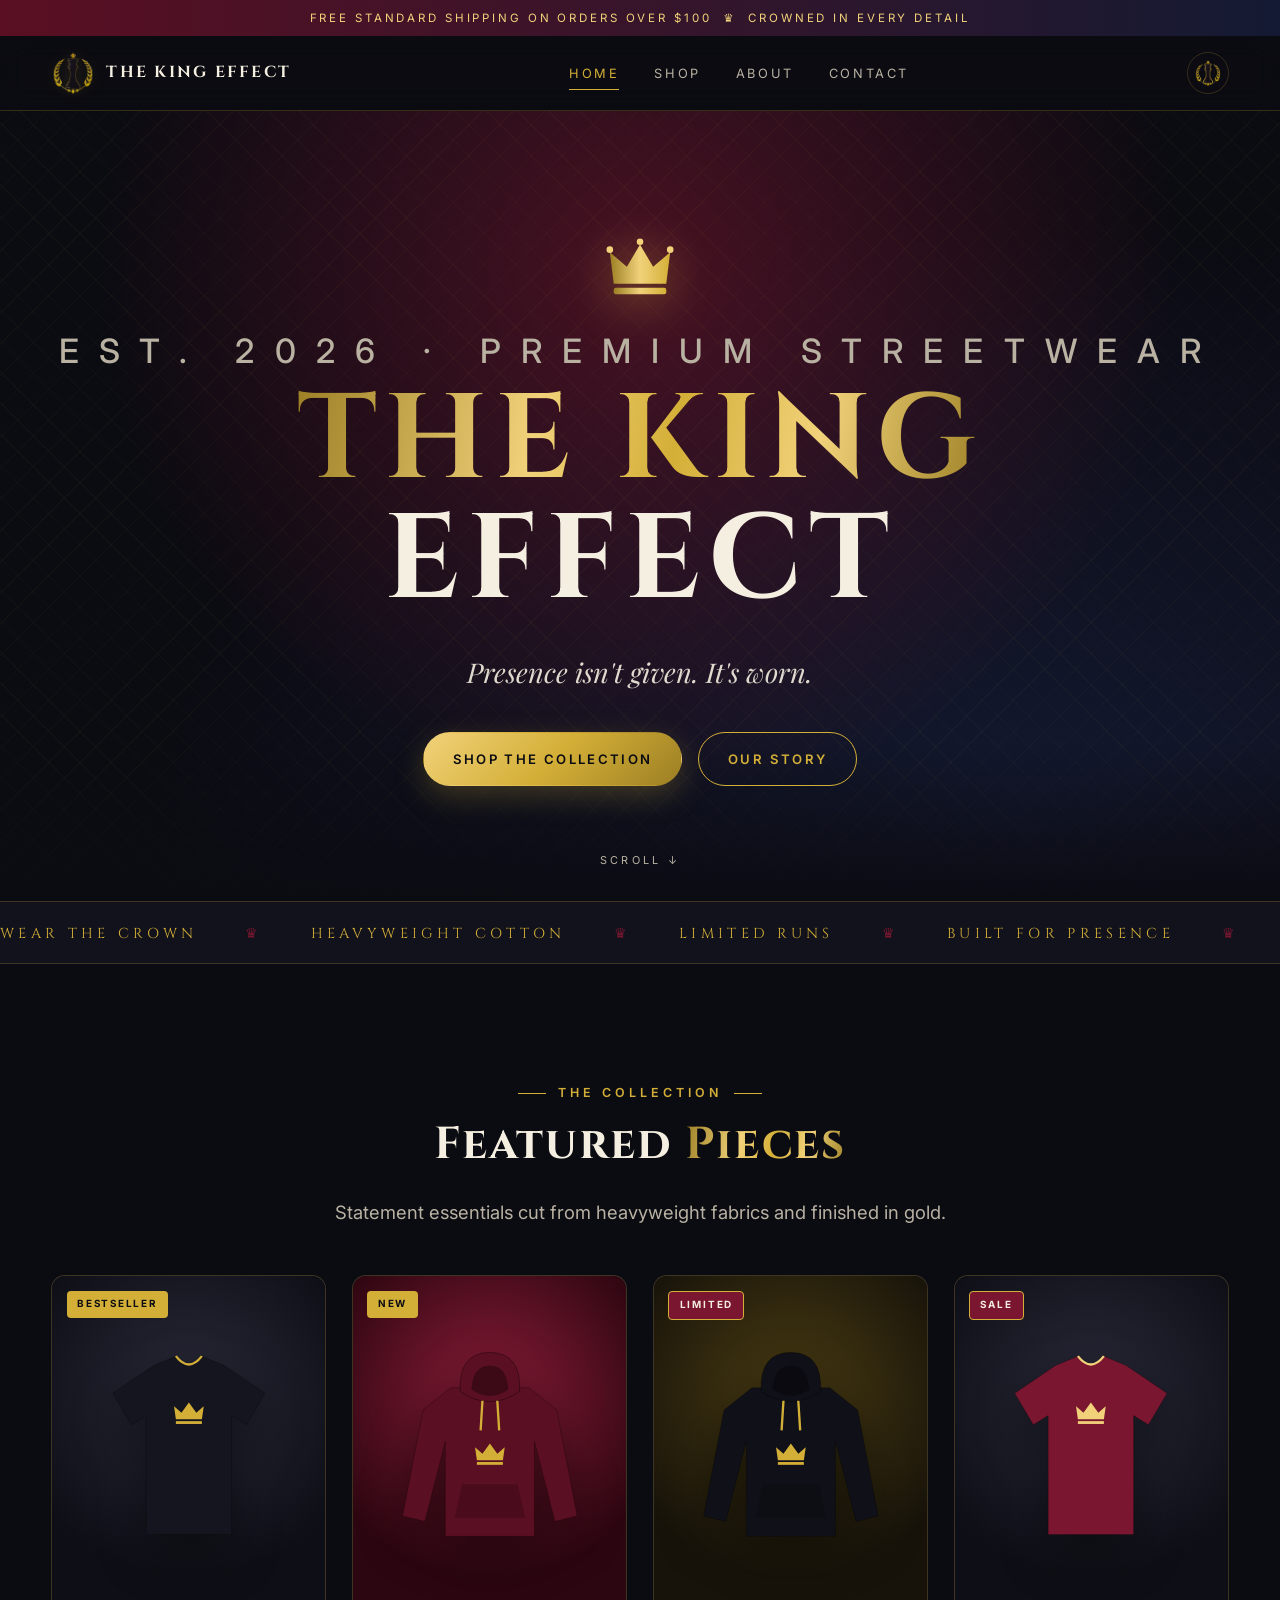
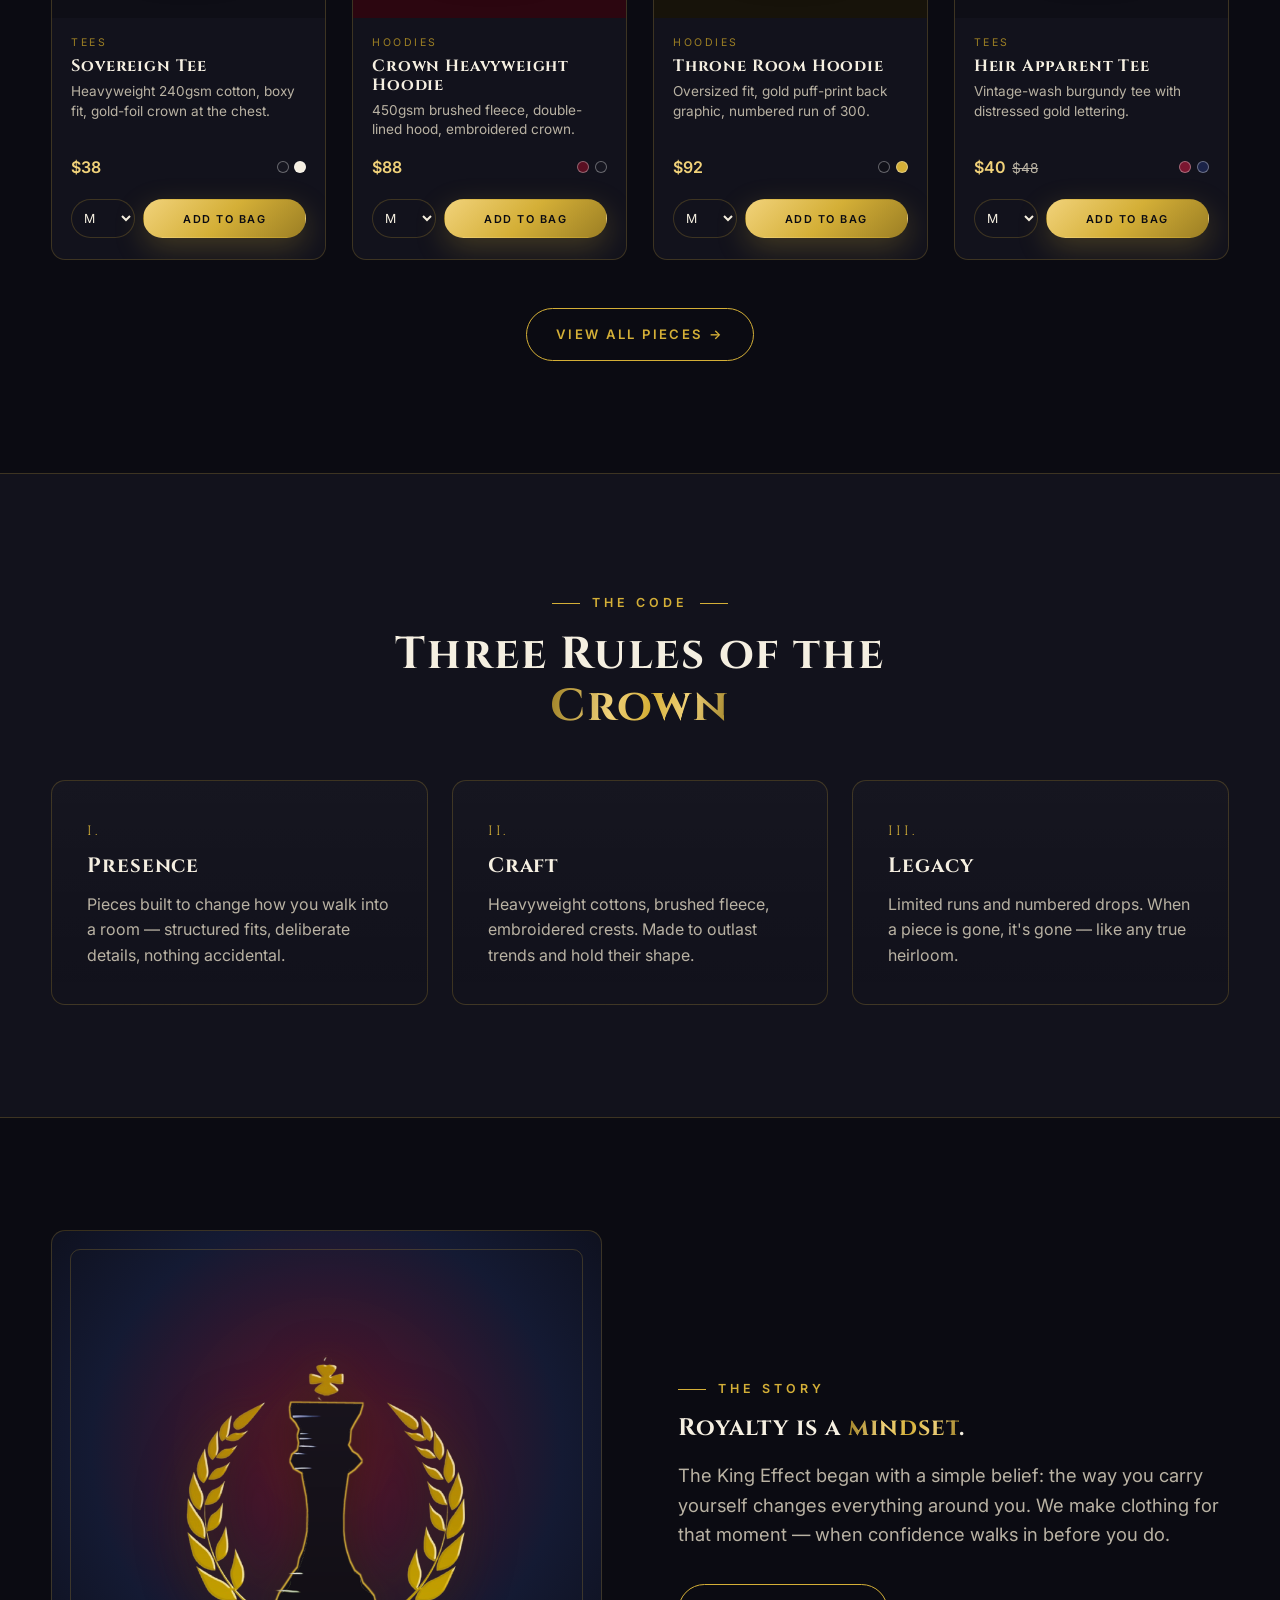
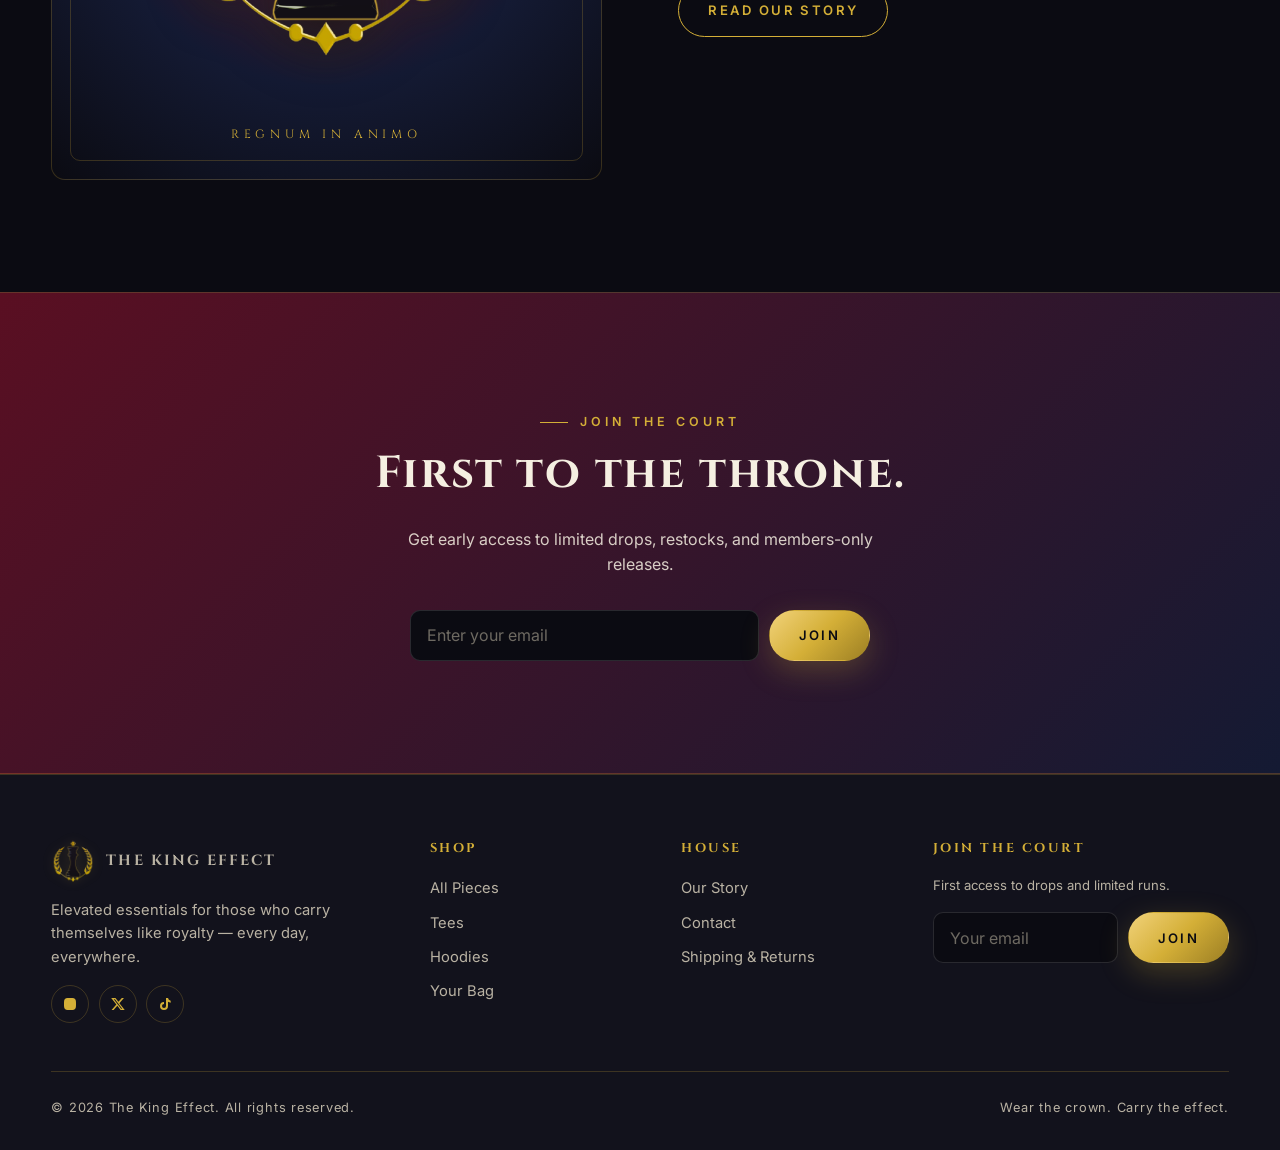
==== king-effect/index.html @ e0b7bdb5 "Add The King Effect storefront under /king-effect/ (laurel king logo, favicon, bag mark)" ====
<!DOCTYPE html>
<html lang="en" class="no-js">
<head>
<meta charset="UTF-8">
<meta name="viewport" content="width=device-width, initial-scale=1">
<title>The King Effect — Wear the Crown</title>
<meta name="description" content="The King Effect: regal streetwear — premium tees, hoodies and essentials built for presence.">
<meta name="theme-color" content="#0b0b12">
<link rel="icon" href="assets/favicon-32.png" type="image/png" sizes="32x32">
<link rel="apple-touch-icon" href="assets/apple-touch-icon.png" sizes="180x180">
<link rel="preconnect" href="https://fonts.googleapis.com">
<link rel="preconnect" href="https://fonts.gstatic.com" crossorigin>
<link href="https://fonts.googleapis.com/css2?family=Cinzel:wght@500;700;900&family=Inter:wght@400;500;600;700&family=Playfair+Display:ital@1&display=swap" rel="stylesheet">
<link rel="stylesheet" href="css/styles.css">
</head>
<body>
<a class="skip" href="#main">Skip to content</a>
<div class="announce">Free standard shipping on orders over $100 &nbsp;♛&nbsp; Crowned in every detail</div>
<header class="site-header">
  <nav class="nav container" aria-label="Main">
    <a class="brand" href="index.html" aria-label="The King Effect home"><img class="brand-mark" src="assets/laurel-king-96.png" srcset="assets/laurel-king-96.png 1x, assets/laurel-king-192.png 2x" width="44" height="44" alt="" decoding="async"><span>The King Effect</span></a>
    <ul class="nav-links" id="nav-links"><li><a href="index.html" aria-current="page">Home</a></li><li><a href="shop.html">Shop</a></li><li><a href="about.html">About</a></li><li><a href="contact.html">Contact</a></li></ul>
    <div class="nav-actions">
      <a class="cart-btn" href="cart.html" aria-label="Shopping bag"><img class="bag-mark" src="assets/bag-mark-64.png" width="26" height="26" alt="" aria-hidden="true"><span class="cart-count" style="display:none">0</span></a>
      <button class="menu-toggle" aria-label="Menu" aria-expanded="false" aria-controls="nav-links"><span></span></button>
    </div>
  </nav>
</header>
<main id="main">

<section class="hero">
  <div class="hero-inner container">
    <svg class="hero-crown" viewBox="0 0 64 64" aria-hidden="true"><defs><linearGradient id="g" x1="0" x2="1"><stop offset="0" stop-color="#9c7f24"/><stop offset=".5" stop-color="#f1d27a"/><stop offset="1" stop-color="#d4af37"/></linearGradient></defs><path d="M12 44 L9 20 L22 31 L32 14 L42 31 L55 20 L52 44 Z" fill="url(#g)"/><rect x="12" y="47" width="40" height="5" rx="1.5" fill="url(#g)"/><circle cx="9" cy="18" r="2.5" fill="#f1d27a"/><circle cx="32" cy="12" r="2.5" fill="#f1d27a"/><circle cx="55" cy="18" r="2.5" fill="#f1d27a"/></svg>
    <h1><small>Est. 2026 · Premium Streetwear</small><span class="gold-text">The King</span><br>Effect</h1>
    <p class="tagline">Presence isn't given. It's worn.</p>
    <div class="hero-ctas"><a class="btn btn-gold" href="shop.html">Shop the Collection</a><a class="btn btn-ghost" href="about.html">Our Story</a></div>
  </div>
  <span class="scroll-cue">Scroll ↓</span>
</section>
<div class="marquee" aria-hidden="true"><div class="marquee-track">
  <span>Wear the Crown</span><span>Heavyweight Cotton</span><span>Limited Runs</span><span>Built for Presence</span><span>Gold Standard</span><span>Wear the Crown</span><span>Heavyweight Cotton</span><span>Limited Runs</span><span>Built for Presence</span><span>Gold Standard</span>
</div></div>
<section class="section">
  <div class="container">
    <div class="section-head reveal"><span class="eyebrow">The Collection</span><h2>Featured <span class="gold-text">Pieces</span></h2><p class="lead" style="margin-inline:auto">Statement essentials cut from heavyweight fabrics and finished in gold.</p></div>
    <div class="grid" id="featured-grid"></div>
    <div style="text-align:center;margin-top:3rem"><a class="btn btn-ghost" href="shop.html">View All Pieces →</a></div>
  </div>
</section>
<section class="section" style="background:var(--ink);border-block:1px solid var(--line)">
  <div class="container">
    <div class="section-head reveal"><span class="eyebrow">The Code</span><h2>Three Rules of the <span class="gold-text">Crown</span></h2></div>
    <div class="pillars">
      <div class="pillar reveal"><span class="num">I.</span><h3>Presence</h3><p>Pieces built to change how you walk into a room — structured fits, deliberate details, nothing accidental.</p></div>
      <div class="pillar reveal"><span class="num">II.</span><h3>Craft</h3><p>Heavyweight cottons, brushed fleece, embroidered crests. Made to outlast trends and hold their shape.</p></div>
      <div class="pillar reveal"><span class="num">III.</span><h3>Legacy</h3><p>Limited runs and numbered drops. When a piece is gone, it's gone — like any true heirloom.</p></div>
    </div>
  </div>
</section>
<section class="section">
  <div class="container split">
    <div class="emblem reveal"><img class="emblem-mark" src="assets/laurel-king-512.png" width="512" height="512" alt="" decoding="async"><span class="motto">Regnum in Animo</span></div>
    <div class="reveal">
      <span class="eyebrow">The Story</span>
      <h2>Royalty is a <span class="gold-text">mindset</span>.</h2>
      <p class="lead">The King Effect began with a simple belief: the way you carry yourself changes everything around you. We make clothing for that moment — when confidence walks in before you do.</p>
      <a class="btn btn-ghost" href="about.html" style="margin-top:1rem">Read Our Story</a>
    </div>
  </div>
</section>
<section class="section cta-band">
  <div class="container reveal">
    <span class="eyebrow">Join the Court</span>
    <h2>First to the throne.</h2>
    <p>Get early access to limited drops, restocks, and members-only releases.</p>
    <form class="newsletter" novalidate><label class="skip" for="cta-email">Email</label><input id="cta-email" type="email" placeholder="Enter your email" required><button class="btn btn-gold" type="submit">Join</button></form>
  </div>
</section>
</main>
<footer class="site-footer">
  <div class="container">
    <div class="footer-grid">
      <div class="footer-about">
        <a class="brand" href="index.html"><img class="brand-mark" src="assets/laurel-king-96.png" srcset="assets/laurel-king-96.png 1x, assets/laurel-king-192.png 2x" width="44" height="44" alt="" decoding="async"><span>The King Effect</span></a>
        <p style="margin-top:1rem">Elevated essentials for those who carry themselves like royalty — every day, everywhere.</p>
        <div class="socials">
          <a href="#" aria-label="Instagram"><svg viewBox="0 0 24 24" fill="currentColor"><path d="M12 7a5 5 0 1 0 0 10 5 5 0 0 0 0-10Zm0 8.2A3.2 3.2 0 1 1 12 8.8a3.2 3.2 0 0 1 0 6.4ZM17.3 5.5a1.2 1.2 0 1 0 0 2.4 1.2 1.2 0 0 0 0-2.4ZM12 3c-2.4 0-2.7 0-3.7.1C4.9 3.2 3.2 4.9 3.1 8.3 3 9.3 3 9.6 3 12s0 2.7.1 3.7c.1 3.4 1.8 5.1 5.2 5.2 1 .1 1.3.1 3.7.1s2.7 0 3.7-.1c3.4-.1 5.1-1.8 5.2-5.2.1-1 .1-1.3.1-3.7s0-2.7-.1-3.7c-.1-3.4-1.8-5.1-5.2-5.2C14.7 3 14.4 3 12 3Z"/></svg></a>
          <a href="#" aria-label="X"><svg viewBox="0 0 24 24" fill="currentColor"><path d="M17.8 3h3.1l-6.8 7.7 8 10.3h-6.2l-4.9-6.3L5.4 21H2.3l7.2-8.2L1.8 3h6.4l4.4 5.8L17.8 3Zm-1.1 16.2h1.7L7.4 4.7H5.6l11.1 14.5Z"/></svg></a>
          <a href="#" aria-label="TikTok"><svg viewBox="0 0 24 24" fill="currentColor"><path d="M16.5 3a4.6 4.6 0 0 0 4 4v3a7.6 7.6 0 0 1-4-1.2V15a6 6 0 1 1-6-6v3.1a3 3 0 1 0 3 2.9V3h3Z"/></svg></a>
        </div>
      </div>
      <div><h4>Shop</h4><ul><li><a href="shop.html">All Pieces</a></li><li><a href="shop.html">Tees</a></li><li><a href="shop.html">Hoodies</a></li><li><a href="cart.html">Your Bag</a></li></ul></div>
      <div><h4>House</h4><ul><li><a href="about.html">Our Story</a></li><li><a href="contact.html">Contact</a></li><li><a href="contact.html#faq">Shipping &amp; Returns</a></li></ul></div>
      <div><h4>Join the Court</h4><p class="muted small" style="margin:0 0 1rem">First access to drops and limited runs.</p>
        <form class="newsletter" novalidate><label class="skip" for="nl-email">Email</label><input id="nl-email" type="email" placeholder="Your email" required><button class="btn btn-gold" type="submit">Join</button></form></div>
    </div>
    <div class="footer-bottom"><span>© <span data-year>2026</span> The King Effect. All rights reserved.</span><span>Wear the crown. Carry the effect.</span></div>
  </div>
</footer>
<script src="js/catalog.js"></script>
<script src="js/main.js"></script>
</body>
</html>
---- king-effect/css/styles.css ----
/* The King Effect — shared stylesheet */
:root{
  --black:#0b0b12; --ink:#12121c; --navy:#141a33; --burgundy:#5a0f22; --burgundy-2:#7a1630;
  --gold:#d4af37; --gold-2:#f1d27a; --gold-dim:#9c7f24;
  --cream:#f5efe1; --muted:#b9b2a3; --line:rgba(212,175,55,.22);
  --radius:14px; --shadow:0 20px 50px rgba(0,0,0,.45);
  --serif:"Cinzel","Trajan Pro",Georgia,serif;
  --display:"Playfair Display",Georgia,serif;
  --sans:"Inter",system-ui,-apple-system,"Segoe UI",Roboto,sans-serif;
  --max:1200px;
}
*,*::before,*::after{box-sizing:border-box}
html{scroll-behavior:smooth}
body{margin:0;font-family:var(--sans);color:var(--cream);background:var(--black);line-height:1.6;-webkit-font-smoothing:antialiased}
img,svg{display:block;max-width:100%}
a{color:inherit;text-decoration:none}
.container{width:min(var(--max),92%);margin-inline:auto}
.skip{position:absolute;left:-999px;top:0;background:var(--gold);color:var(--black);padding:.6rem 1rem;z-index:100}
.skip:focus{left:1rem}

/* Typography */
h1,h2,h3{font-family:var(--serif);font-weight:700;letter-spacing:.04em;line-height:1.15;margin:0 0 .6em}
.eyebrow{font-family:var(--sans);font-size:.78rem;letter-spacing:.32em;text-transform:uppercase;color:var(--gold);font-weight:600;margin:0 0 1rem;display:inline-flex;align-items:center;gap:.75rem}
.eyebrow::before{content:"";width:28px;height:1px;background:var(--gold)}
.gold{color:var(--gold)}
.gold-text{background:linear-gradient(100deg,var(--gold-dim),var(--gold-2) 35%,var(--gold) 55%,var(--gold-2) 75%,var(--gold-dim));-webkit-background-clip:text;background-clip:text;color:transparent}
.lead{font-size:1.15rem;color:var(--muted);max-width:60ch}
.section{padding:clamp(4rem,9vw,7rem) 0}
.section-head{text-align:center;max-width:680px;margin:0 auto 3rem}
.section-head .eyebrow::after{content:"";width:28px;height:1px;background:var(--gold)}
.section-head h2{font-size:clamp(1.9rem,4vw,2.8rem)}

/* Buttons */
.btn{display:inline-flex;align-items:center;justify-content:center;gap:.6rem;padding:.95rem 1.8rem;border-radius:999px;font-weight:600;font-size:.82rem;letter-spacing:.18em;text-transform:uppercase;border:1px solid var(--gold);transition:.25s ease;cursor:pointer;font-family:var(--sans)}
.btn-gold{background:linear-gradient(135deg,var(--gold-2),var(--gold) 50%,var(--gold-dim));color:var(--black);border-color:transparent;box-shadow:0 10px 30px rgba(212,175,55,.25)}
.btn-gold:hover{transform:translateY(-2px);box-shadow:0 14px 40px rgba(212,175,55,.4)}
.btn-ghost{background:transparent;color:var(--gold)}
.btn-ghost:hover{background:rgba(212,175,55,.1)}
.btn:focus-visible,a:focus-visible,input:focus-visible,textarea:focus-visible,select:focus-visible,button:focus-visible{outline:2px solid var(--gold-2);outline-offset:3px}

/* Header / nav */
.site-header{position:sticky;top:0;z-index:50;background:rgba(11,11,18,.82);backdrop-filter:blur(12px);-webkit-backdrop-filter:blur(12px);border-bottom:1px solid var(--line)}
.nav{display:flex;align-items:center;justify-content:space-between;height:74px}
.brand{display:flex;align-items:center;gap:.7rem;font-family:var(--serif);font-weight:700;letter-spacing:.14em;text-transform:uppercase;font-size:1rem}
.brand svg{width:30px;height:30px}
.brand-mark{width:44px;height:44px;flex:none;object-fit:contain;filter:drop-shadow(0 0 6px rgba(212,175,55,.18));transition:transform .3s ease,filter .3s ease}
.brand:hover .brand-mark{transform:scale(1.06);filter:drop-shadow(0 0 10px rgba(212,175,55,.35))}
.nav-links{display:flex;gap:2.2rem;list-style:none;margin:0;padding:0}
.nav-links a{font-size:.8rem;letter-spacing:.2em;text-transform:uppercase;color:var(--muted);position:relative;padding:.4rem 0;transition:color .2s}
.nav-links a::after{content:"";position:absolute;left:0;bottom:-2px;width:100%;height:1px;background:var(--gold);transform:scaleX(0);transform-origin:left;transition:transform .3s}
.nav-links a:hover,.nav-links a[aria-current="page"]{color:var(--gold)}
.nav-links a:hover::after,.nav-links a[aria-current="page"]::after{transform:scaleX(1)}
.nav-actions{display:flex;align-items:center;gap:1rem}
.cart-btn{position:relative;background:none;border:1px solid var(--line);color:var(--gold);width:42px;height:42px;border-radius:50%;display:grid;place-items:center;cursor:pointer}
.cart-btn svg{width:18px;height:18px}
.bag-mark{width:26px;height:26px;object-fit:contain;display:block;transition:transform .25s ease}
.cart-btn:hover .bag-mark{transform:scale(1.08)}
.cart-btn:hover{border-color:var(--gold)}
.cart-count{position:absolute;top:-4px;right:-4px;background:var(--burgundy-2);color:var(--cream);font-size:.65rem;font-weight:700;min-width:18px;height:18px;border-radius:9px;display:grid;place-items:center;padding:0 4px;border:1px solid var(--gold)}
.menu-toggle{display:none;background:none;border:1px solid var(--line);width:42px;height:42px;border-radius:50%;cursor:pointer;place-items:center}
.menu-toggle span,.menu-toggle span::before,.menu-toggle span::after{display:block;width:18px;height:1.5px;background:var(--gold);position:relative;transition:.3s}
.menu-toggle span::before,.menu-toggle span::after{content:"";position:absolute;left:0}
.menu-toggle span::before{top:-6px}.menu-toggle span::after{top:6px}
.nav-open .menu-toggle span{background:transparent}
.nav-open .menu-toggle span::before{top:0;transform:rotate(45deg)}
.nav-open .menu-toggle span::after{top:0;transform:rotate(-45deg)}

/* Announcement bar */
.announce{background:linear-gradient(90deg,var(--burgundy),var(--navy));text-align:center;font-size:.72rem;letter-spacing:.25em;text-transform:uppercase;padding:.55rem 1rem;color:var(--gold-2)}

/* Hero */
.hero{position:relative;min-height:calc(100vh - 110px);display:grid;place-items:center;text-align:center;overflow:hidden;
  background:radial-gradient(ellipse at 50% 20%,rgba(122,22,48,.55),transparent 60%),radial-gradient(ellipse at 80% 90%,rgba(20,26,51,.9),transparent 60%),var(--black)}
.hero::before{content:"";position:absolute;inset:0;background-image:repeating-linear-gradient(45deg,rgba(212,175,55,.035) 0 1px,transparent 1px 22px),repeating-linear-gradient(-45deg,rgba(212,175,55,.035) 0 1px,transparent 1px 22px);pointer-events:none}
.hero::after{content:"";position:absolute;inset:auto 0 0 0;height:160px;background:linear-gradient(transparent,var(--black))}
.hero-inner{position:relative;z-index:1;padding:4rem 0}
.hero-crown{width:84px;margin:0 auto 1.5rem;filter:drop-shadow(0 6px 24px rgba(212,175,55,.45));animation:float 5s ease-in-out infinite}
.hero h1{font-size:clamp(2.8rem,10vw,7.5rem);letter-spacing:.06em;margin-bottom:.25em;text-transform:uppercase;line-height:1}
.hero h1 small{display:block;font-size:.28em;letter-spacing:.6em;color:var(--muted);font-family:var(--sans);font-weight:500;margin-bottom:.8rem}
.hero .tagline{font-family:var(--display);font-style:italic;font-size:clamp(1.2rem,2.6vw,1.7rem);color:var(--cream);margin:0 auto 2.4rem;max-width:36ch;opacity:.9}
.hero-ctas{display:flex;gap:1rem;justify-content:center;flex-wrap:wrap}
.scroll-cue{position:absolute;bottom:2rem;left:50%;transform:translateX(-50%);z-index:2;font-size:.68rem;letter-spacing:.3em;text-transform:uppercase;color:var(--muted)}
@keyframes float{0%,100%{transform:translateY(0)}50%{transform:translateY(-8px)}}

/* Divider */
.flourish{display:flex;align-items:center;justify-content:center;gap:1rem;color:var(--gold);margin:0 auto}
.flourish::before,.flourish::after{content:"";height:1px;width:min(120px,20vw);background:linear-gradient(90deg,transparent,var(--gold))}
.flourish::after{transform:scaleX(-1)}

/* Marquee */
.marquee{border-block:1px solid var(--line);background:var(--ink);overflow:hidden;white-space:nowrap;padding:1.1rem 0}
.marquee-track{display:inline-flex;gap:3rem;animation:scroll 30s linear infinite;font-family:var(--serif);letter-spacing:.3em;text-transform:uppercase;font-size:.9rem;color:var(--gold)}
.marquee-track span::after{content:"♛";margin-left:3rem;color:var(--burgundy-2)}
@keyframes scroll{to{transform:translateX(-50%)}}

/* Pillars */
.pillars{display:grid;grid-template-columns:repeat(3,1fr);gap:1.5rem}
.pillar{padding:2.2rem;border:1px solid var(--line);border-radius:var(--radius);background:linear-gradient(180deg,rgba(255,255,255,.02),transparent);transition:.3s}
.pillar:hover{border-color:var(--gold);transform:translateY(-4px)}
.pillar .num{font-family:var(--serif);color:var(--gold);font-size:.85rem;letter-spacing:.2em}
.pillar h3{font-size:1.3rem;margin-top:.8rem}
.pillar p{color:var(--muted);margin:0}

/* Product grid & cards */
.grid{display:grid;grid-template-columns:repeat(4,1fr);gap:1.6rem}
.card{background:var(--ink);border:1px solid var(--line);border-radius:var(--radius);overflow:hidden;display:flex;flex-direction:column;transition:transform .3s,border-color .3s,box-shadow .3s}
.card:hover{transform:translateY(-6px);border-color:var(--gold);box-shadow:var(--shadow)}
.card-media{position:relative;aspect-ratio:4/5;display:grid;place-items:center;overflow:hidden}
.card-media svg.garment{width:68%;height:auto;transition:transform .5s ease;filter:drop-shadow(0 18px 24px rgba(0,0,0,.45))}
.card:hover .card-media svg.garment{transform:scale(1.06) rotate(-1deg)}
.card-media .badge{position:absolute;top:.9rem;left:.9rem;background:var(--gold);color:var(--black);font-size:.62rem;font-weight:700;letter-spacing:.18em;text-transform:uppercase;padding:.35rem .65rem;border-radius:4px}
.card-media .badge.alt{background:var(--burgundy-2);color:var(--cream);border:1px solid var(--gold)}
.card-media .quick{position:absolute;inset:auto .9rem .9rem .9rem;opacity:0;transform:translateY(10px);transition:.3s}
.card:hover .quick,.card:focus-within .quick{opacity:1;transform:none}
.quick .btn{width:100%;padding:.75rem;font-size:.7rem}
.card-body{padding:1.1rem 1.2rem 1.3rem;display:flex;flex-direction:column;gap:.3rem;flex:1}
.card-cat{font-size:.66rem;letter-spacing:.24em;text-transform:uppercase;color:var(--gold-dim)}
.card-name{font-family:var(--serif);font-size:1.02rem;letter-spacing:.05em;margin:0}
.card-row{display:flex;justify-content:space-between;align-items:center;margin-top:auto;padding-top:.6rem}
.price{font-weight:600;color:var(--gold-2)}
.price s{color:var(--muted);font-weight:400;margin-left:.4rem;font-size:.85em}
.swatches{display:flex;gap:.35rem}
.swatches i{width:12px;height:12px;border-radius:50%;border:1px solid rgba(255,255,255,.35);display:block}

/* media backgrounds */
.bg-noir{background:radial-gradient(circle at 50% 35%,#2a2a3a,#0e0e16 70%)}
.bg-navy{background:radial-gradient(circle at 50% 35%,#24305e,#0d1226 70%)}
.bg-wine{background:radial-gradient(circle at 50% 35%,#8a1c38,#2c0610 70%)}
.bg-gold{background:radial-gradient(circle at 50% 35%,#4a3c12,#17130a 70%)}
.bg-cream{background:radial-gradient(circle at 50% 35%,#efe6cf,#b9ab86 75%)}

/* Shop toolbar */
.page-hero{padding:clamp(3.5rem,8vw,6rem) 0 3rem;text-align:center;background:radial-gradient(ellipse at 50% 0,rgba(122,22,48,.45),transparent 65%),var(--black);border-bottom:1px solid var(--line)}
.page-hero h1{font-size:clamp(2.3rem,6vw,4.2rem);text-transform:uppercase}
.page-hero .lead{margin-inline:auto}
.toolbar{display:flex;justify-content:space-between;align-items:center;gap:1rem;flex-wrap:wrap;margin-bottom:2.2rem}
.filters{display:flex;gap:.5rem;flex-wrap:wrap}
.chip{background:transparent;border:1px solid var(--line);color:var(--muted);padding:.55rem 1.1rem;border-radius:999px;font-size:.72rem;letter-spacing:.18em;text-transform:uppercase;cursor:pointer;transition:.2s;font-family:var(--sans)}
.chip:hover{color:var(--gold);border-color:var(--gold)}
.chip.active{background:var(--gold);color:var(--black);border-color:var(--gold);font-weight:700}
.sort{display:flex;align-items:center;gap:.6rem;font-size:.78rem;color:var(--muted);letter-spacing:.1em;text-transform:uppercase}
select{background:var(--ink);color:var(--cream);border:1px solid var(--line);border-radius:8px;padding:.55rem .8rem;font-family:var(--sans)}
.result-count{color:var(--muted);font-size:.85rem;margin:-1.2rem 0 1.6rem}

/* Split / story */
.split{display:grid;grid-template-columns:1fr 1fr;gap:clamp(2rem,6vw,5rem);align-items:center}
.emblem{aspect-ratio:1;border-radius:var(--radius);border:1px solid var(--line);display:grid;place-items:center;position:relative;overflow:hidden;background:radial-gradient(circle at 50% 40%,rgba(122,22,48,.75),var(--navy) 55%,var(--black))}
.emblem::before{content:"";position:absolute;inset:18px;border:1px solid var(--line);border-radius:10px}
.emblem svg{width:45%}
.emblem-mark{width:58%;height:auto;position:relative;filter:drop-shadow(0 6px 24px rgba(0,0,0,.55)) drop-shadow(0 0 18px rgba(212,175,55,.15))}
.emblem .motto{position:absolute;bottom:2.2rem;font-family:var(--serif);letter-spacing:.4em;font-size:.75rem;color:var(--gold);text-transform:uppercase}
.prose p{color:var(--muted);font-size:1.05rem}
.prose p:first-of-type::first-letter{font-family:var(--serif);float:left;font-size:3.6rem;line-height:.9;padding:.25rem .6rem 0 0;color:var(--gold)}
blockquote{margin:2rem 0;padding:1.2rem 1.6rem;border-left:2px solid var(--gold);font-family:var(--display);font-style:italic;font-size:1.35rem;color:var(--cream);background:linear-gradient(90deg,rgba(212,175,55,.07),transparent)}
.values{display:grid;grid-template-columns:repeat(4,1fr);gap:1.4rem}
.value{text-align:center;padding:2rem 1.4rem;border:1px solid var(--line);border-radius:var(--radius);background:var(--ink)}
.value .icon{font-size:1.6rem;color:var(--gold);margin-bottom:.6rem}
.value h3{font-size:1.05rem}
.value p{color:var(--muted);margin:0;font-size:.95rem}
.timeline{max-width:760px;margin:0 auto;position:relative;padding-left:2rem;border-left:1px solid var(--line)}
.tl-item{position:relative;padding-bottom:2.2rem}
.tl-item::before{content:"";position:absolute;left:calc(-2rem - 6px);top:.4rem;width:11px;height:11px;border-radius:50%;background:var(--gold);box-shadow:0 0 0 4px rgba(212,175,55,.18)}
.tl-item h3{font-size:1.1rem;margin-bottom:.3rem}
.tl-item span{font-size:.72rem;letter-spacing:.24em;color:var(--gold);text-transform:uppercase}
.tl-item p{color:var(--muted);margin:.3rem 0 0}

/* CTA band */
.cta-band{background:linear-gradient(135deg,var(--burgundy),var(--navy));border-block:1px solid var(--line);text-align:center}
.cta-band h2{font-size:clamp(1.8rem,4vw,2.8rem)}
.cta-band p{color:var(--cream);opacity:.85;margin:0 auto 2rem;max-width:52ch}

/* Newsletter */
.newsletter{display:flex;gap:.6rem;max-width:460px;margin:0 auto}
.newsletter input{flex:1}

/* Forms */
.contact-wrap{display:grid;grid-template-columns:1fr 1.35fr;gap:clamp(2rem,5vw,4rem);align-items:start}
.info-card{padding:2.2rem;border:1px solid var(--line);border-radius:var(--radius);background:linear-gradient(160deg,rgba(90,15,34,.45),var(--ink) 60%)}
.info-card h2{font-size:1.5rem}
.info-list{list-style:none;padding:0;margin:1.6rem 0 0;display:grid;gap:1.3rem}
.info-list li{display:flex;gap:1rem;align-items:flex-start}
.info-list .ico{flex:none;width:40px;height:40px;border-radius:50%;border:1px solid var(--gold);display:grid;place-items:center;color:var(--gold)}
.info-list .ico svg{width:18px;height:18px}
.info-list strong{display:block;font-size:.72rem;letter-spacing:.2em;text-transform:uppercase;color:var(--gold)}
.info-list span{color:var(--muted)}
.form{padding:2.2rem;border:1px solid var(--line);border-radius:var(--radius);background:var(--ink)}
.form-row{display:grid;grid-template-columns:1fr 1fr;gap:1.2rem}
.field{display:flex;flex-direction:column;gap:.45rem;margin-bottom:1.3rem}
label{font-size:.72rem;letter-spacing:.2em;text-transform:uppercase;color:var(--gold);font-weight:600}
label .req{color:var(--burgundy-2);margin-left:.15rem}
input,textarea{width:100%;background:var(--black);border:1px solid rgba(255,255,255,.12);color:var(--cream);border-radius:10px;padding:.9rem 1rem;font-size:1rem;font-family:var(--sans);transition:border-color .2s,box-shadow .2s}
input::placeholder,textarea::placeholder{color:#6e6a62}
input:focus,textarea:focus{border-color:var(--gold);box-shadow:0 0 0 3px rgba(212,175,55,.15);outline:none}
textarea{resize:vertical;min-height:150px}
.field.invalid input,.field.invalid textarea{border-color:#e05a6f;box-shadow:0 0 0 3px rgba(224,90,111,.15)}
.field.valid input,.field.valid textarea{border-color:rgba(212,175,55,.55)}
.error{color:#ff8a9b;font-size:.82rem;min-height:1.1em;margin:0}
.char-count{font-size:.75rem;color:var(--muted);text-align:right;margin-top:-.2rem}
.form .btn{width:100%}
.form-success{display:none;text-align:center;padding:3rem 1.5rem}
.form-success.show{display:block;animation:rise .5s ease}
.form-success .seal{width:72px;height:72px;border-radius:50%;margin:0 auto 1.2rem;display:grid;place-items:center;background:linear-gradient(135deg,var(--gold-2),var(--gold-dim));color:var(--black);font-size:2rem}
.form-success p{color:var(--muted)}
@keyframes rise{from{opacity:0;transform:translateY(12px)}to{opacity:1;transform:none}}

/* FAQ */
.faq{max-width:820px;margin:0 auto}
details{border-bottom:1px solid var(--line);padding:1.2rem 0}
summary{cursor:pointer;font-family:var(--serif);letter-spacing:.04em;font-size:1.05rem;list-style:none;display:flex;justify-content:space-between;gap:1rem}
summary::-webkit-details-marker{display:none}
summary::after{content:"+";color:var(--gold);font-size:1.4rem;line-height:1;transition:transform .3s}
details[open] summary::after{transform:rotate(45deg)}
details p{color:var(--muted);margin:.8rem 0 0}

/* Footer */
.site-footer{background:var(--ink);border-top:1px solid var(--line);padding:4rem 0 2rem;margin-top:0}
.footer-grid{display:grid;grid-template-columns:1.6fr 1fr 1fr 1.4fr;gap:2.5rem}
.footer-grid h4{font-family:var(--serif);color:var(--gold);letter-spacing:.2em;text-transform:uppercase;font-size:.8rem;margin:0 0 1rem}
.footer-grid ul{list-style:none;padding:0;margin:0;display:grid;gap:.55rem}
.footer-grid a{color:var(--muted);font-size:.92rem;transition:color .2s}
.footer-grid a:hover{color:var(--gold)}
.footer-about p{color:var(--muted);font-size:.92rem;max-width:34ch}
.socials{display:flex;gap:.6rem;margin-top:1rem}
.socials a{width:38px;height:38px;border-radius:50%;border:1px solid var(--line);display:grid;place-items:center;color:var(--gold)}
.socials a:hover{background:var(--gold);color:var(--black)}
.socials svg{width:16px;height:16px}
.footer-bottom{border-top:1px solid var(--line);margin-top:3rem;padding-top:1.6rem;display:flex;justify-content:space-between;flex-wrap:wrap;gap:1rem;color:var(--muted);font-size:.8rem;letter-spacing:.06em}

/* Toast */
.toast{position:fixed;bottom:1.5rem;left:50%;transform:translate(-50%,150%);background:var(--ink);border:1px solid var(--gold);color:var(--cream);padding:.9rem 1.4rem;border-radius:999px;z-index:200;box-shadow:var(--shadow);transition:transform .35s ease;font-size:.9rem;display:flex;gap:.6rem;align-items:center}
.toast.show{transform:translate(-50%,0)}
.toast b{color:var(--gold)}

/* Reveal on scroll */
.reveal{opacity:0;transform:translateY(24px);transition:opacity .8s ease,transform .8s ease}
.reveal.in{opacity:1;transform:none}
.no-js .reveal{opacity:1;transform:none}

/* Responsive */
@media (max-width:1024px){
  .grid{grid-template-columns:repeat(3,1fr)}
  .values{grid-template-columns:repeat(2,1fr)}
  .footer-grid{grid-template-columns:1fr 1fr}
}
@media (max-width:820px){
  .menu-toggle{display:grid}
  .nav-links{position:fixed;inset:74px 0 auto 0;flex-direction:column;gap:0;background:rgba(11,11,18,.98);border-bottom:1px solid var(--line);max-height:0;overflow:hidden;transition:max-height .35s ease}
  .nav-open .nav-links{max-height:340px}
  .nav-links li{border-top:1px solid var(--line)}
  .nav-links a{display:block;padding:1.1rem 6%}
  .nav-links a::after{display:none}
  .grid{grid-template-columns:repeat(2,1fr);gap:1rem}
  .pillars{grid-template-columns:1fr}
  .split,.contact-wrap{grid-template-columns:1fr}
  .quick{opacity:1!important;transform:none!important}
}
@media (max-width:520px){
  .brand{gap:.5rem;font-size:.85rem;letter-spacing:.1em}
  .brand-mark{width:34px;height:34px}
  .bag-mark{width:24px;height:24px}
  .form-row{grid-template-columns:1fr}
  .values{grid-template-columns:1fr}
  .footer-grid{grid-template-columns:1fr}
  .card-body{padding:.9rem}
  .card-name{font-size:.9rem}
  .newsletter{flex-direction:column}
  .toolbar{flex-direction:column;align-items:stretch}
  .hero h1 small{letter-spacing:.35em}
}
@media (prefers-reduced-motion:reduce){*,*::before,*::after{animation:none!important;transition:none!important}.reveal{opacity:1;transform:none}}

/* ===== Commerce additions ===== */
.card-desc{color:var(--muted);font-size:.85rem;margin:.1rem 0 0;line-height:1.45}
.card-buy{display:flex;gap:.5rem;margin-top:.9rem}
.card-buy .btn{flex:1;padding:.7rem .8rem;font-size:.68rem;letter-spacing:.14em}
.card-buy .btn:disabled{opacity:.85;cursor:default}
.size-select{padding:.55rem .5rem;border-radius:999px;font-size:.78rem;min-width:64px}
.one-size{display:grid;place-items:center;font-size:.66rem;letter-spacing:.14em;text-transform:uppercase;color:var(--muted);padding:0 .4rem}
.muted{color:var(--muted)}.small{font-size:.82rem}
.link-btn{background:none;border:0;color:var(--muted);text-decoration:underline;cursor:pointer;font:inherit;font-size:.82rem;padding:0}
.link-btn:hover{color:var(--gold)}
.btn.block{width:100%}
.seal{width:72px;height:72px;border-radius:50%;margin:0 auto 1.2rem;display:grid;place-items:center;background:linear-gradient(135deg,var(--gold-2),var(--gold-dim));color:var(--black);font-size:2rem;font-weight:700}
.empty-state{text-align:center;padding:4rem 1rem}
.empty-state p{color:var(--muted);margin-bottom:2rem}

.cart-layout,.checkout-layout{display:grid;grid-template-columns:1.6fr 1fr;gap:2.5rem;align-items:start}
.cart-lines{list-style:none;margin:0;padding:0;border-top:1px solid var(--line)}
.cart-line{display:grid;grid-template-columns:96px 1fr auto auto;gap:1.2rem;align-items:center;padding:1.3rem 0;border-bottom:1px solid var(--line)}
.line-thumb,.mini-thumb{border-radius:10px;display:grid;place-items:center;aspect-ratio:1;border:1px solid var(--line);position:relative}
.line-thumb svg,.mini-thumb svg{width:70%}
.line-info h3{font-size:1.05rem;margin:.15rem 0 .2rem}
.line-info .muted{font-size:.85rem;display:block;margin-bottom:.4rem}
.line-total{font-weight:600;color:var(--gold-2);min-width:80px;text-align:right}
.qty{display:flex;align-items:center;border:1px solid var(--line);border-radius:999px;overflow:hidden}
.qty button{background:none;border:0;color:var(--gold);width:34px;height:38px;cursor:pointer;font-size:1.1rem}
.qty button:hover{background:rgba(212,175,55,.1)}
.qty input{width:42px;border:0;border-radius:0;background:transparent;text-align:center;padding:.4rem 0;-moz-appearance:textfield}
.qty input::-webkit-inner-spin-button,.qty input::-webkit-outer-spin-button{-webkit-appearance:none;margin:0}
.cart-actions{display:flex;justify-content:space-between;align-items:center;margin-top:1.6rem;gap:1rem;flex-wrap:wrap}
.summary{position:sticky;top:96px;padding:2rem;border:1px solid var(--line);border-radius:var(--radius);background:linear-gradient(170deg,rgba(90,15,34,.35),var(--ink) 55%)}
.summary h2{font-size:1.25rem;margin-bottom:1.2rem}
.summary-lines{list-style:none;padding:0;margin:0 0 1.2rem;display:grid;gap:.9rem}
.summary-lines li{display:grid;grid-template-columns:56px 1fr auto;gap:.8rem;align-items:center;font-size:.9rem}
.summary-lines strong{display:block;font-weight:600}
.summary-lines span{color:var(--muted);font-size:.8rem}
.mini-thumb em{position:absolute;top:-7px;right:-7px;background:var(--gold);color:var(--black);font-style:normal;font-size:.68rem;font-weight:700;width:20px;height:20px;border-radius:50%;display:grid;place-items:center}
.totals{margin:0 0 1.4rem;border-top:1px solid var(--line);padding-top:1rem}
.totals div{display:flex;justify-content:space-between;padding:.35rem 0;color:var(--muted);font-size:.92rem}
.totals dd{margin:0}
.totals .grand{color:var(--cream);font-weight:700;font-size:1.1rem;border-top:1px solid var(--line);margin-top:.5rem;padding-top:.9rem}
.totals .grand dd{color:var(--gold-2)}
.free-note{font-size:.82rem;color:var(--gold);margin:-.6rem 0 1.2rem}
.secure{text-align:center;color:var(--muted);font-size:.78rem;margin:1rem 0 0}

.steps{display:flex;justify-content:center;gap:.6rem;list-style:none;padding:0;margin:1.6rem 0 0;flex-wrap:wrap}
.steps li{font-size:.7rem;letter-spacing:.2em;text-transform:uppercase;color:var(--muted);display:flex;align-items:center;gap:.6rem}
.steps li+li::before{content:"";width:28px;height:1px;background:var(--line)}
.steps li.done,.steps li.current{color:var(--gold)}
.steps li.current b{background:var(--gold);color:var(--black)}
.steps b{width:22px;height:22px;border-radius:50%;border:1px solid currentColor;display:grid;place-items:center;font-size:.68rem}
fieldset{border:0;padding:0;margin:0 0 1.8rem}
legend{font-family:var(--serif);font-size:1.15rem;letter-spacing:.06em;margin-bottom:1.1rem;color:var(--cream);display:flex;align-items:center;gap:.7rem}
legend b{width:28px;height:28px;border-radius:50%;background:var(--gold);color:var(--black);display:grid;place-items:center;font-size:.8rem;font-family:var(--sans)}
.form select{width:100%;padding:.9rem 1rem;border-radius:10px;font-size:1rem;background:var(--black);border:1px solid rgba(255,255,255,.12)}
.form-row.three{grid-template-columns:1.4fr 1fr 1fr}
.ship-options{display:grid;gap:.8rem}
.ship-opt{display:flex;align-items:center;gap:1rem;padding:1rem 1.2rem;border:1px solid rgba(255,255,255,.12);border-radius:10px;cursor:pointer;text-transform:none;letter-spacing:normal;color:var(--cream);font-size:.95rem;font-weight:400}
.ship-opt:has(input:checked){border-color:var(--gold);background:rgba(212,175,55,.06)}
.ship-opt input{width:auto;accent-color:var(--gold)}
.ship-opt span{flex:1}.ship-opt small{display:block;color:var(--muted)}
.ship-opt b{color:var(--gold-2)}
.pay-box{display:flex;gap:1rem;align-items:flex-start;padding:1.1rem 1.2rem;border:1px dashed var(--line);border-radius:10px;color:var(--muted);font-size:.9rem;margin-bottom:1.4rem}
.pay-box svg{flex:none;width:22px;height:22px;color:var(--gold);margin-top:2px}
.form-status{min-height:1.2em;margin:1rem 0 0;font-size:.9rem;text-align:center}
.form-status.err{color:#ff8a9b}
.notice{padding:1rem 1.2rem;border:1px solid #e0a95a;border-radius:10px;background:rgba(224,169,90,.08);color:#f3cf98;font-size:.88rem;margin-bottom:1.4rem}
.notice code{background:rgba(0,0,0,.35);padding:.1rem .35rem;border-radius:4px}
.spinner{width:14px;height:14px;border:2px solid rgba(0,0,0,.25);border-top-color:var(--black);border-radius:50%;display:inline-block;animation:spin .8s linear infinite}
@keyframes spin{to{transform:rotate(360deg)}}
.success-wrap{max-width:640px;margin:0 auto;text-align:center}
.success-wrap h1{font-size:clamp(2rem,5vw,3.2rem)}
.success-wrap .lead{margin:0 auto 2rem}
.receipt{text-align:left;padding:1.6rem;border:1px solid var(--line);border-radius:var(--radius);background:var(--ink);margin-bottom:2rem}
.receipt ul{list-style:none;padding:0;margin:0 0 1rem;display:grid;gap:.6rem}
.receipt li{display:flex;justify-content:space-between;gap:1rem}
.test-pill{background:#e0a95a;color:var(--black);padding:.1rem .5rem;border-radius:999px;font-size:.7rem;font-weight:700;letter-spacing:.06em}
@media (max-width:900px){.cart-layout,.checkout-layout{grid-template-columns:1fr}.summary{position:static}}
@media (max-width:600px){
  .cart-line{grid-template-columns:72px 1fr auto;grid-template-areas:"t i i" "q q p";row-gap:.8rem}
  .line-thumb{grid-area:t}.line-info{grid-area:i}.qty{grid-area:q;justify-self:start}.line-total{grid-area:p;align-self:center}
  .form-row.three{grid-template-columns:1fr}
  .card-buy{flex-direction:column}
}
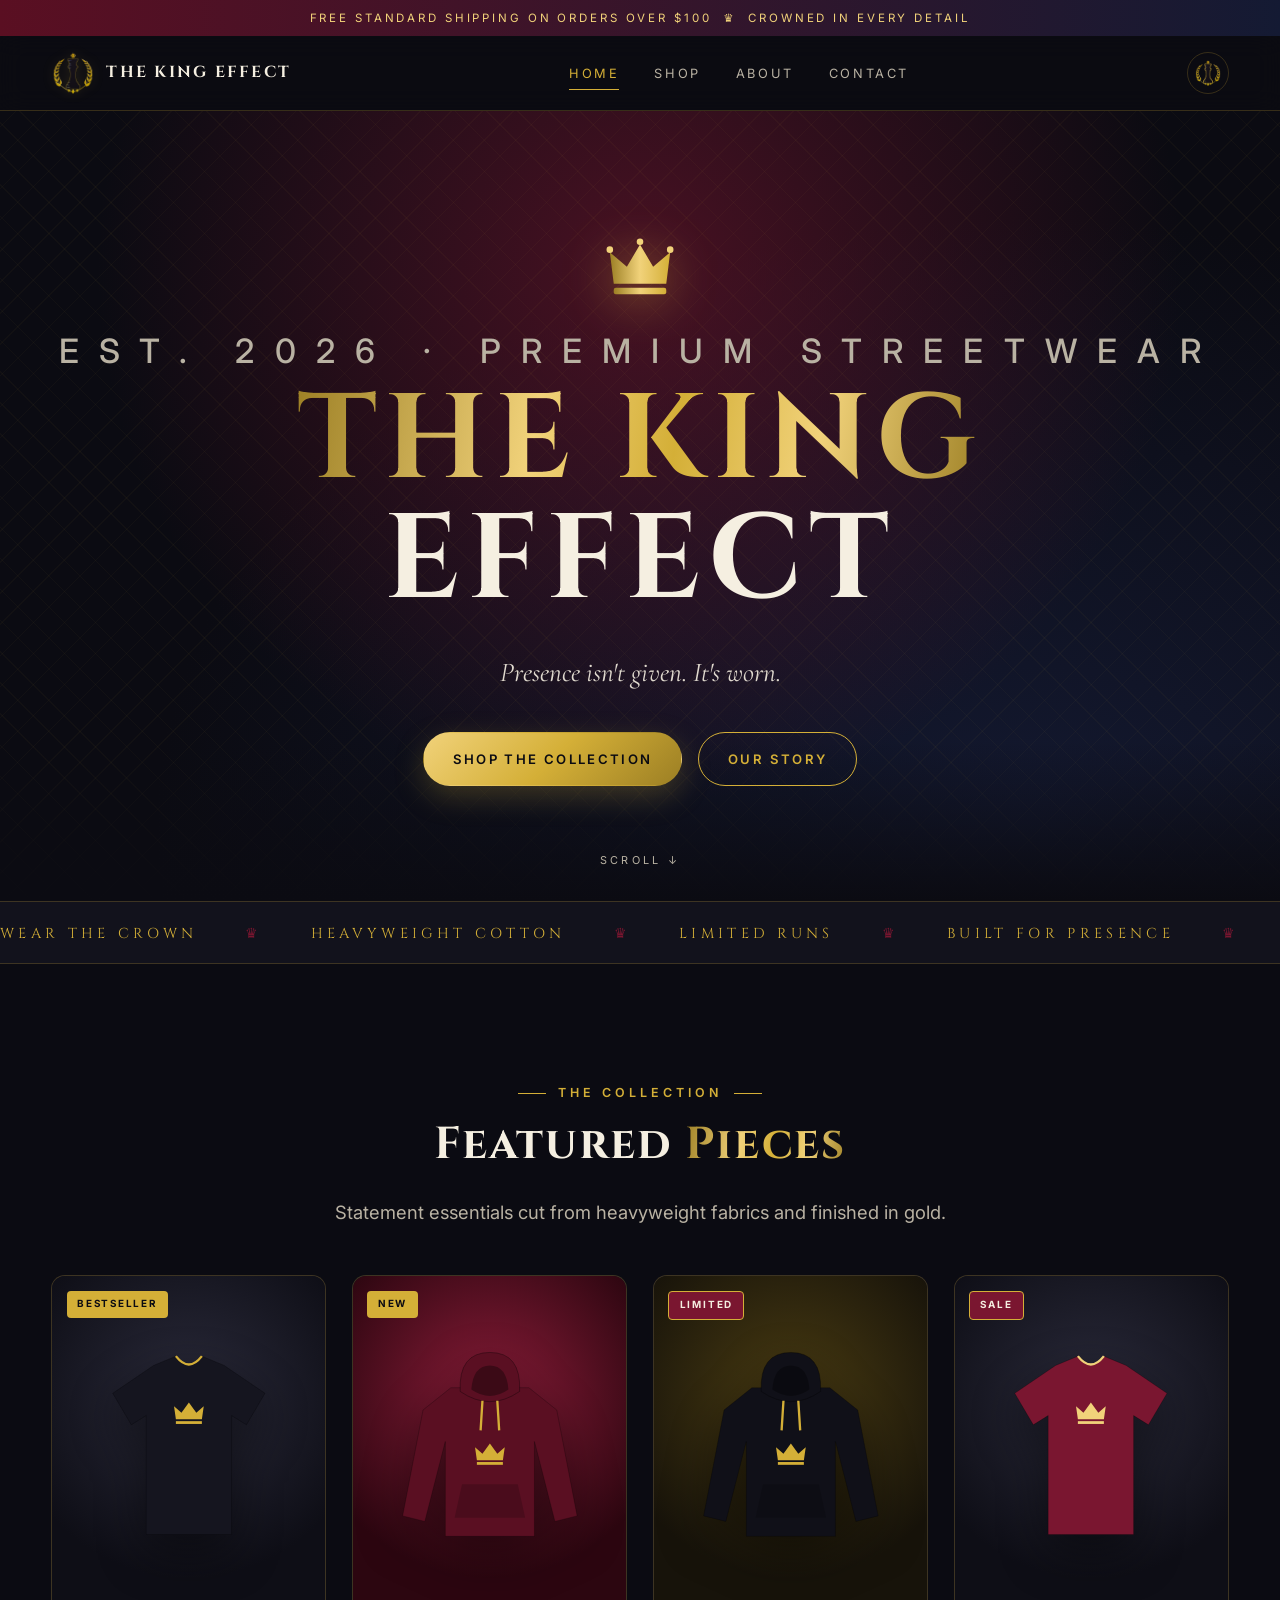
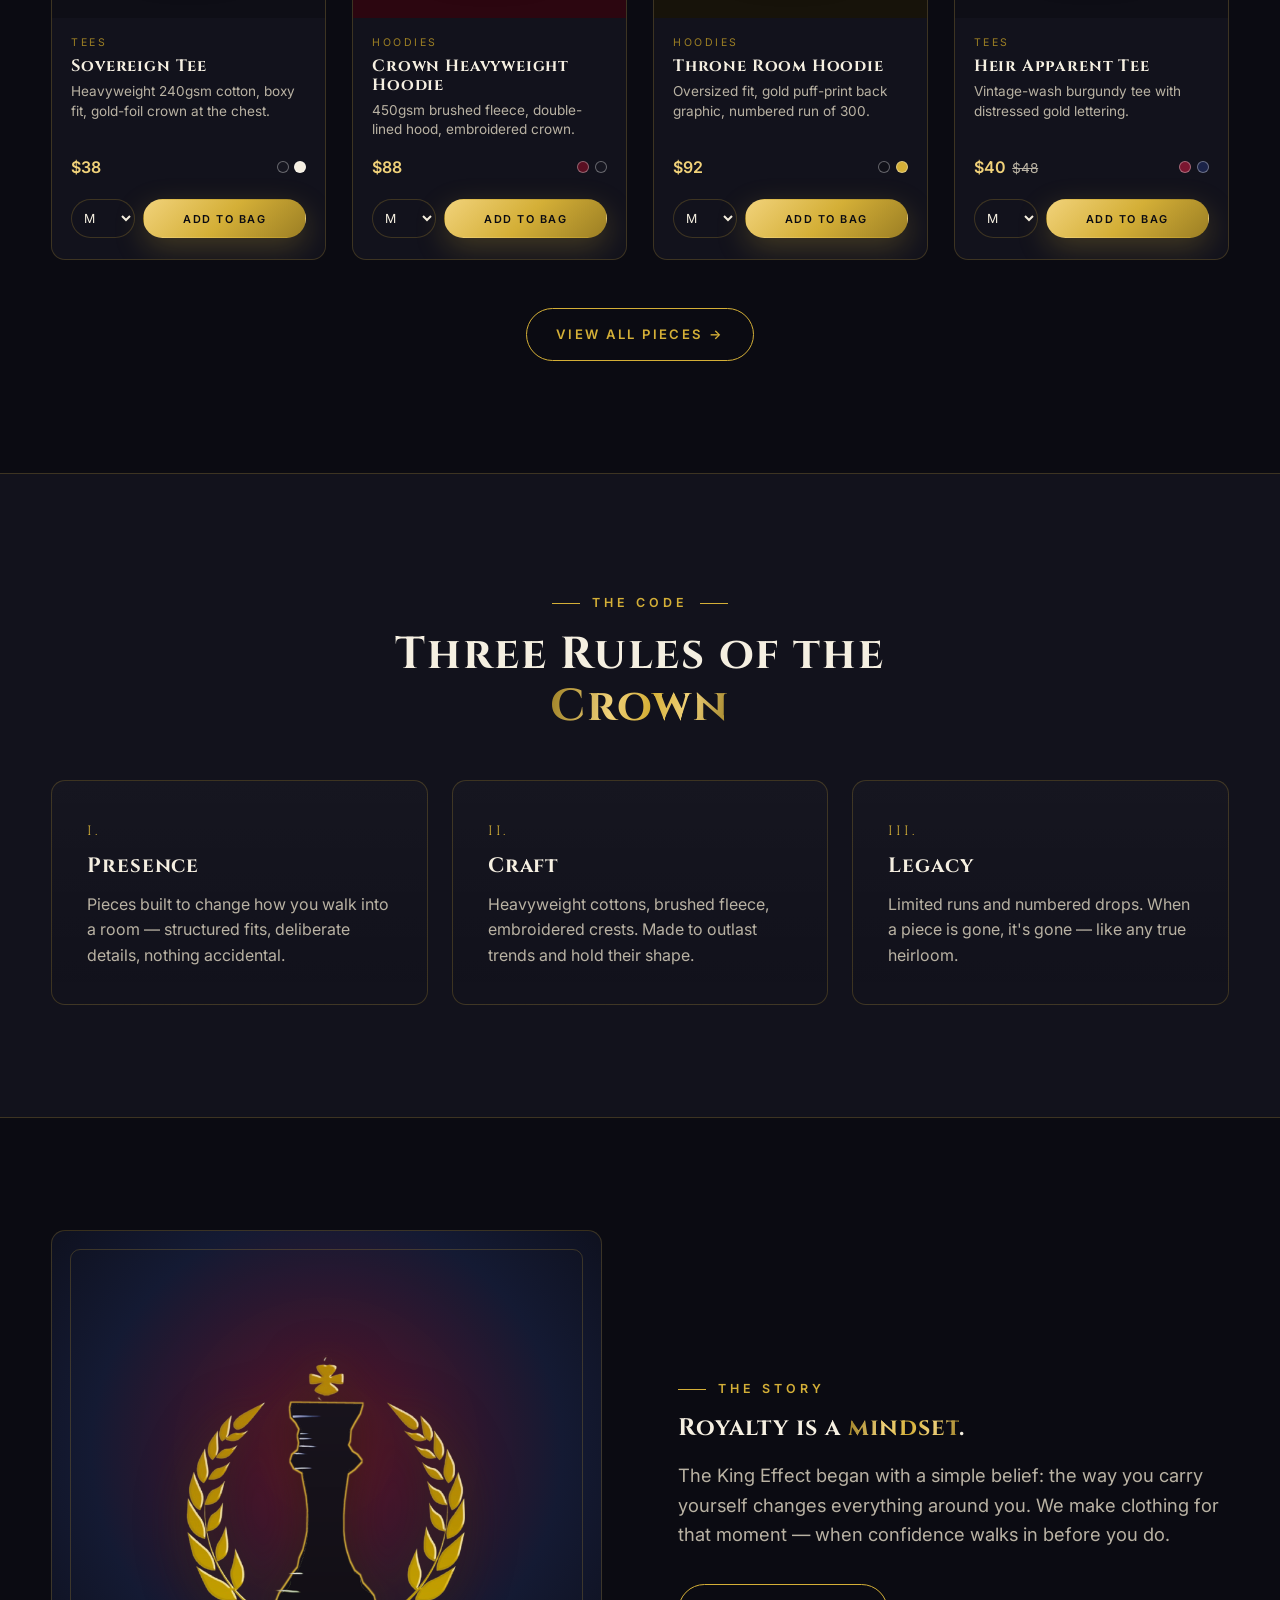
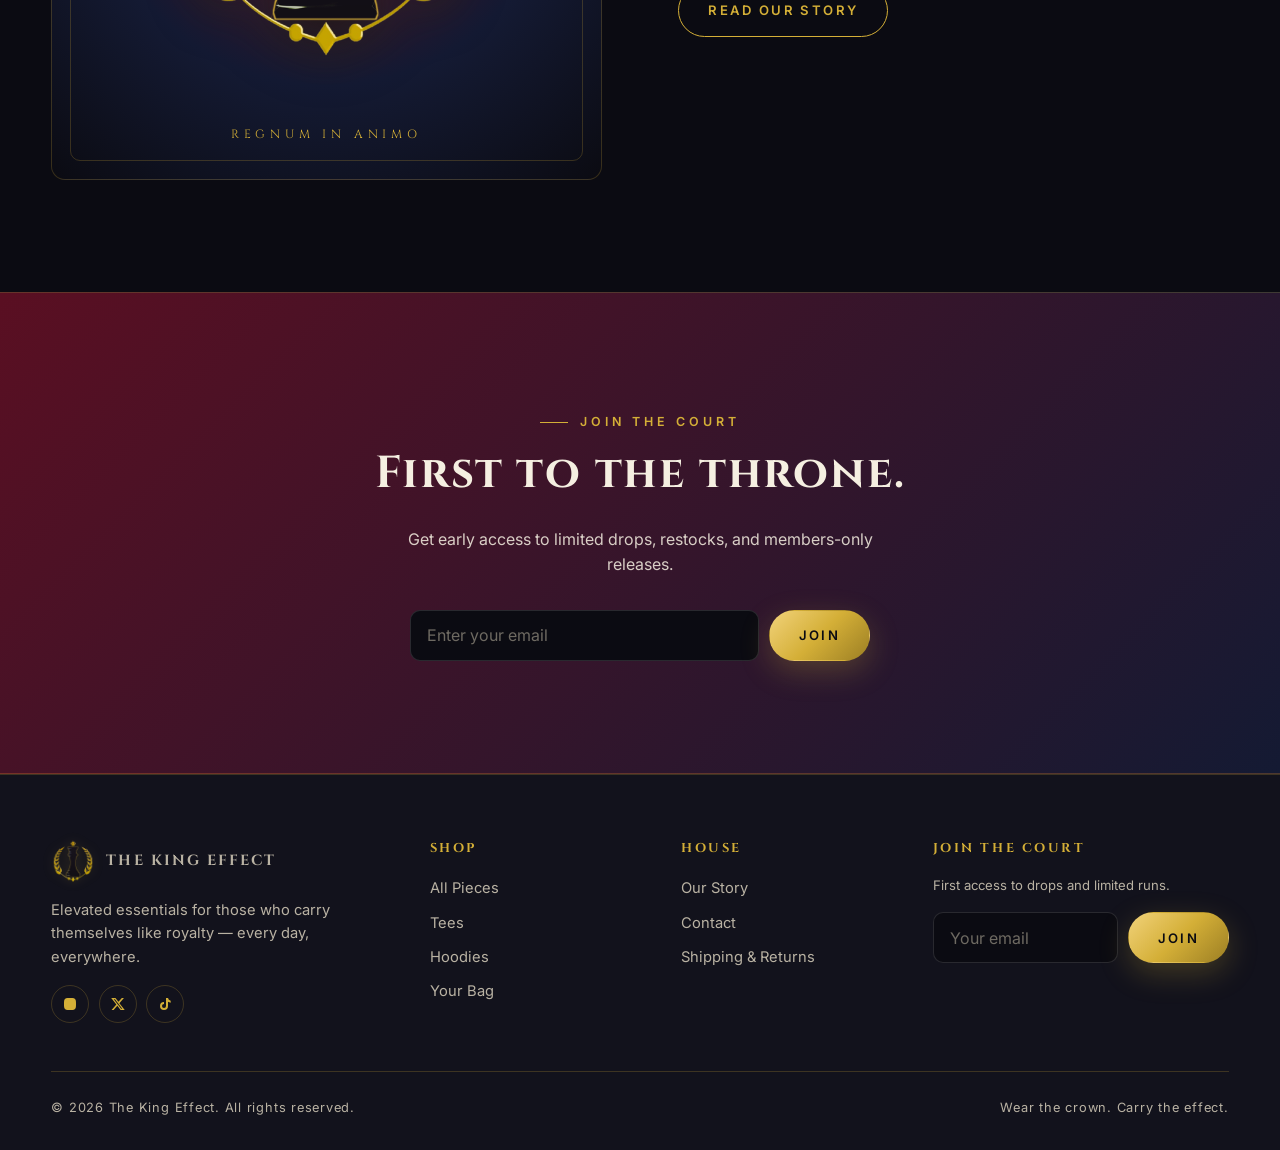
==== commit ec189713: "King Effect: use its own display font (Cormorant Garamond) so no typography is shared with the root " ====
--- a/king-effect/index.html
+++ b/king-effect/index.html
@@ -10,7 +10,7 @@
 <link rel="apple-touch-icon" href="assets/apple-touch-icon.png" sizes="180x180">
 <link rel="preconnect" href="https://fonts.googleapis.com">
 <link rel="preconnect" href="https://fonts.gstatic.com" crossorigin>
-<link href="https://fonts.googleapis.com/css2?family=Cinzel:wght@500;700;900&family=Inter:wght@400;500;600;700&family=Playfair+Display:ital@1&display=swap" rel="stylesheet">
+<link href="https://fonts.googleapis.com/css2?family=Cinzel:wght@500;700;900&family=Inter:wght@400;500;600;700&family=Cormorant+Garamond:ital,wght@1,600;1,700&display=swap" rel="stylesheet">
 <link rel="stylesheet" href="css/styles.css">
 </head>
 <body>
--- a/king-effect/css/styles.css
+++ b/king-effect/css/styles.css
@@ -5,7 +5,7 @@
   --cream:#f5efe1; --muted:#b9b2a3; --line:rgba(212,175,55,.22);
   --radius:14px; --shadow:0 20px 50px rgba(0,0,0,.45);
   --serif:"Cinzel","Trajan Pro",Georgia,serif;
-  --display:"Playfair Display",Georgia,serif;
+  --display:"Cormorant Garamond",Georgia,serif;
   --sans:"Inter",system-ui,-apple-system,"Segoe UI",Roboto,sans-serif;
   --max:1200px;
 }
